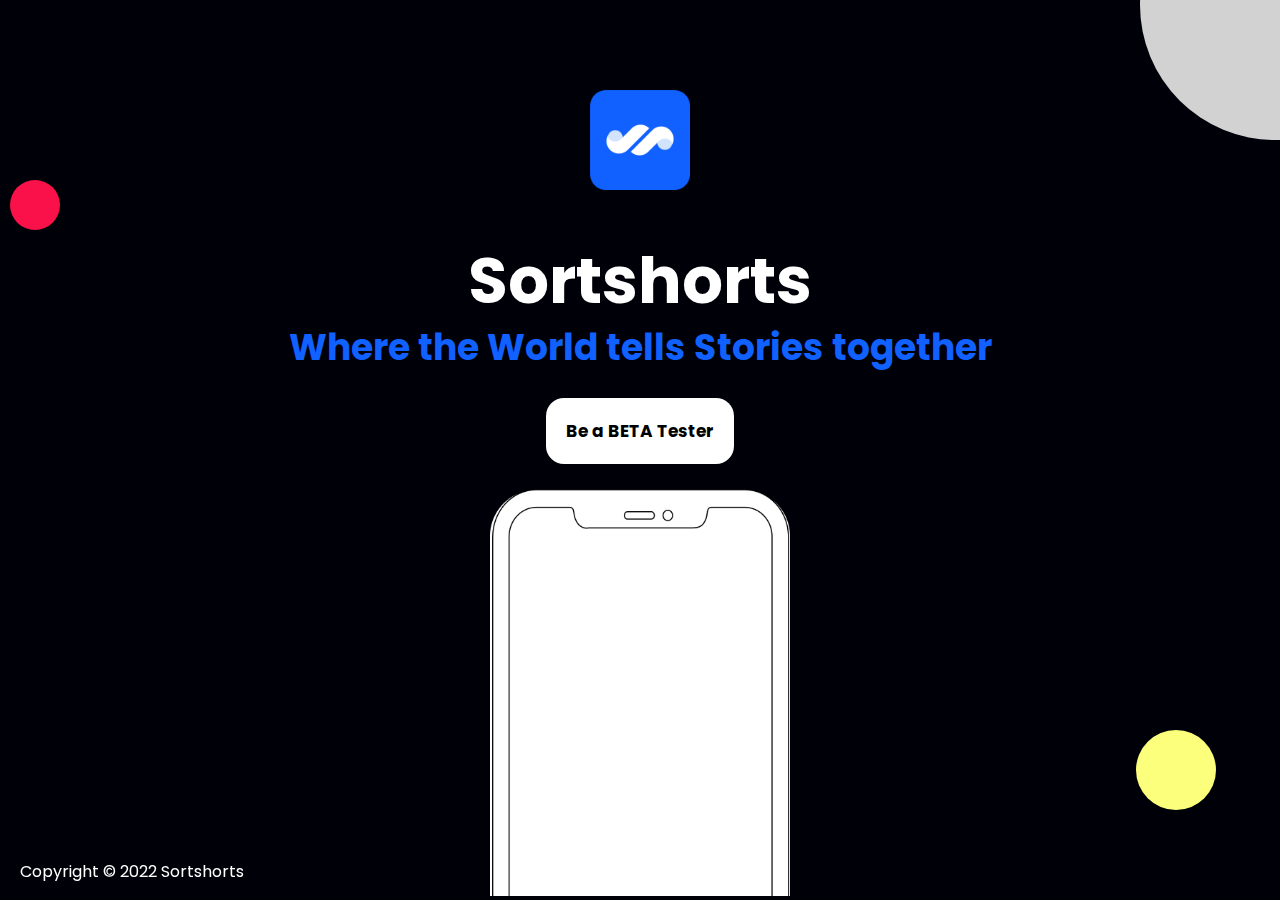
==== index.html @ c1ce267f "Initial commit" ====
<!DOCTYPE html>
<html lang="en">
  <head>
    <meta charset="UTF-8" />
    <meta name="viewport" content="width=device-width, initial-scale=1.0" />
    <meta http-equiv="X-UA-Compatible" content="ie=edge" />
    <title>Sortshorts</title>
    <link href="styles.css" rel="stylesheet" />
    <link rel="preconnect" href="https://fonts.googleapis.com" />
    <link rel="preconnect" href="https://fonts.gstatic.com" crossorigin />
    <link
      href="https://fonts.googleapis.com/css2?family=Poppins:wght@400;600&display=swap"
      rel="stylesheet"
    />
  </head>
  <body>
    <div id="container">
      <div class="lgw"></div>
      <div class="reds"></div>
      <div class="yellows"></div>
      <div class="center">
        <img
          src="playstore.png"
          height="100px"
          width="100px"
          class="center"
          style="margin-top: 10vh;"
        />
        <h1 class="title">Sortshorts</h1>
        <h2 class="subtitle">Where the World tells Stories together</h2>
        <button
          class="btn-primary"
          onclick="window.location.href='mailto:abrar@sortshorts.com?subject=I want to be a BETA Tester'"
        >
          Be a BETA Tester
        </button>
        <img src="iphone.png" class="image" />
      </div>
      <p class="copyrightText">Copyright © 2022 Sortshorts</p>
    </div>
  </body>
</html>
---- styles.css ----
html,
body {
  margin: 0;
  height: 100%;
  background-color: #000108;
  font-family: "Poppins", sans-serif;
  overflow-x: hidden;
}

/* width */
::-webkit-scrollbar {
  width: 10px;
  border-radius: 5px;
}

/* Track */
::-webkit-scrollbar-track {
  background: #000106;
}

/* Handle */
::-webkit-scrollbar-thumb {
  background: #1e1e1e;
}

/* Handle on hover */
::-webkit-scrollbar-thumb:hover {
  background: #555;
}

#container {
  height: 100%;
  width: 100%;
  position: relative;
  overflow-x: hidden;
  align-items: center;
}

.center {
  margin-left: auto;
  margin-right: auto;
  display: block;
}

.title {
  color: white;
  text-align: center;
  font-size: 64px;
  margin-bottom: 0px;
}

.subtitle {
  color: #1061ff;
  text-align: center;
  font-size: 36px;
  margin-top: 0px;
  line-height: 40px;
}

.image {
  width: 300px;
  position: relative;
  margin-left: auto;
  margin-right: auto;
  display: block;
}

.btn-primary {
  background-color: white;
  color: black;
  font-family: "Poppins", sans-serif;
  font-weight: bold;
  font-size: 17px;
  padding: 20px;
  border: 0px none;
  border-radius: 18px;
  margin-left: auto;
  margin-right: auto;
  display: block;
  margin-bottom: 25px;
  cursor: pointer;
}

.btn-primary:active {
  background-color: #d2d2d2;
  padding: 18px;
}

.lgw {
  width: 270px;
  height: 270px;
  border-radius: 150px;
  background-color: #d2d2d2;
  position: absolute;
  top: -130px;
  right: -130px;
}

.reds {
  width: 50px;
  height: 50px;
  border-radius: 30px;
  background-color: #fa1149;
  position: absolute;
  top: 20vh;
  left: 10px;
}

.yellows {
  width: 80px;
  height: 80px;
  border-radius: 40px;
  background-color: #fcff7b;
  position: absolute;
  bottom: 10vh;
  right: 5vw;
}

.copyrightText {
  position: fixed;
  bottom: 0px;
  left: 20px;
  color: white;
}

.paragraph {
  color: white;
  text-align: center;
}

p,
h2 {
  color: white;
  text-align: center;
}
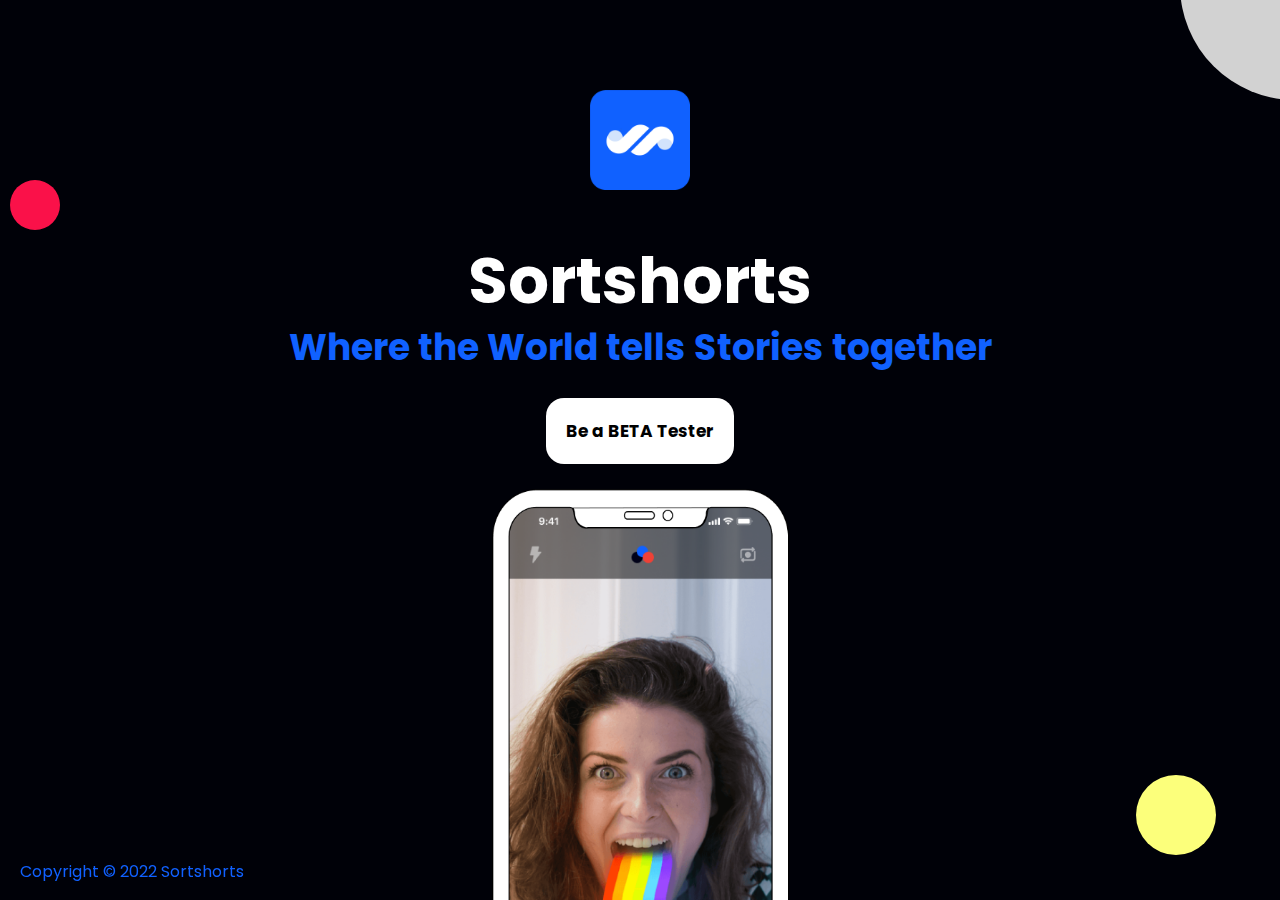
==== commit d85ebe38: "slideshow added" ====
--- a/index.html
+++ b/index.html
@@ -34,9 +34,30 @@
         >
           Be a BETA Tester
         </button>
-        <img src="iphone.png" class="image" />
+        <img src="Showcase 1.png" id="present" class="image" />
       </div>
       <p class="copyrightText">Copyright © 2022 Sortshorts</p>
     </div>
+    <script src="https://code.jquery.com/jquery-3.6.1.min.js" integrity="sha256-o88AwQnZB+VDvE9tvIXrMQaPlFFSUTR+nldQm1LuPXQ=" crossorigin="anonymous"></script>
+    <script>
+      let img = document.getElementById('present')
+      const images = [
+        'Showcase 1.png',
+        'Showcase 1 (1).png',
+        'Showcase 1 (2).png',
+        'Showcase 1 (3).png'
+      ]
+      let idx = 0
+      setInterval(() => {
+        $imgURL = images[idx]
+        $("#present")
+            .fadeOut(400, function() {
+                $("#present").attr('src', $imgURL);
+            })
+            .fadeIn(400);
+        if(idx == images.length - 1) idx = 0
+        else idx++
+      }, 4000)
+    </script>
   </body>
 </html>
--- a/styles.css
+++ b/styles.css
@@ -63,6 +63,12 @@
   margin-left: auto;
   margin-right: auto;
   display: block;
+  opacity: 1;
+  transition: opacity 1s;
+}
+
+.image.fade {
+  opacity: 0;
 }
 
 .btn-primary {
@@ -87,9 +93,9 @@
 }
 
 .lgw {
-  width: 270px;
-  height: 270px;
-  border-radius: 150px;
+  width: 230px;
+  height: 230px;
+  border-radius: 140px;
   background-color: #d2d2d2;
   position: absolute;
   top: -130px;
@@ -112,7 +118,7 @@
   border-radius: 40px;
   background-color: #fcff7b;
   position: absolute;
-  bottom: 10vh;
+  bottom: 5vh;
   right: 5vw;
 }
 
@@ -120,7 +126,7 @@
   position: fixed;
   bottom: 0px;
   left: 20px;
-  color: white;
+  color: #1061ff;
 }
 
 .paragraph {
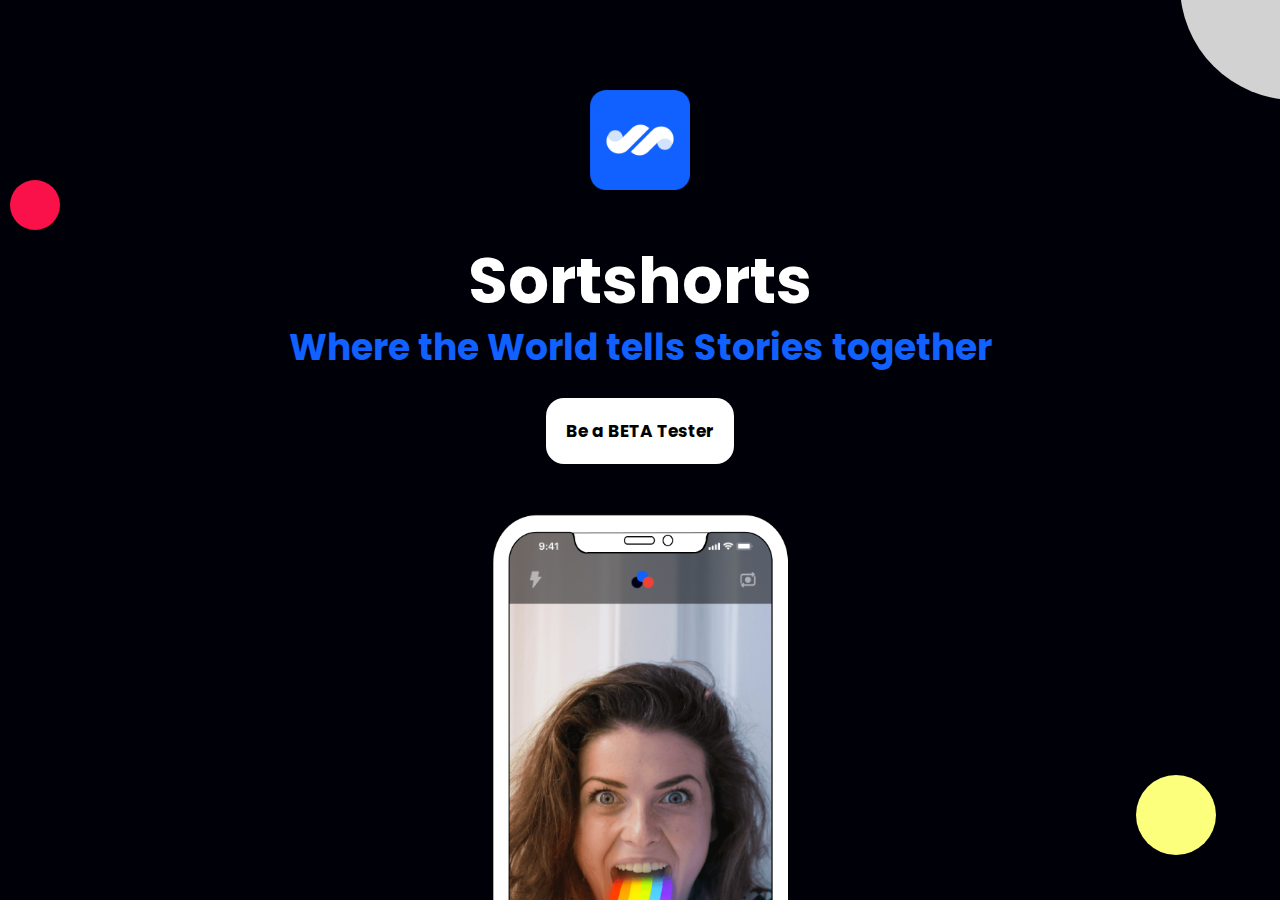
==== commit db5ecdbc: "Footer added + Style fixes" ====
--- a/index.html
+++ b/index.html
@@ -34,9 +34,19 @@
         >
           Be a BETA Tester
         </button>
+        <br />
         <img src="Showcase 1.png" id="present" class="image" />
       </div>
-      <p class="copyrightText">Copyright © 2022 Sortshorts</p>
+      <br />
+      <br />
+      <br />
+      <div class="footer">
+        <a style="text-decoration: none; cursor: pointer;" href="privacypolicy.html">Privacy Policy</a>
+        <br />
+        <br />
+        <a style="text-decoration: none; cursor: pointer;" href="mailto:support@sortshorts.com">Contact Us</a>
+        <p class="copyrightText">Copyright © 2022 Sortshorts</p>
+      </div>
     </div>
     <script src="https://code.jquery.com/jquery-3.6.1.min.js" integrity="sha256-o88AwQnZB+VDvE9tvIXrMQaPlFFSUTR+nldQm1LuPXQ=" crossorigin="anonymous"></script>
     <script>
--- a/styles.css
+++ b/styles.css
@@ -87,9 +87,8 @@
   cursor: pointer;
 }
 
-.btn-primary:active {
+.btn-primary:hover {
   background-color: #d2d2d2;
-  padding: 18px;
 }
 
 .lgw {
@@ -123,9 +122,6 @@
 }
 
 .copyrightText {
-  position: fixed;
-  bottom: 0px;
-  left: 20px;
   color: #1061ff;
 }
 
@@ -135,7 +131,13 @@
 }
 
 p,
-h2 {
+h2,
+a {
   color: white;
   text-align: center;
 }
+
+.footer {
+  background: #1e1e1e;
+  padding: 20px;
+}
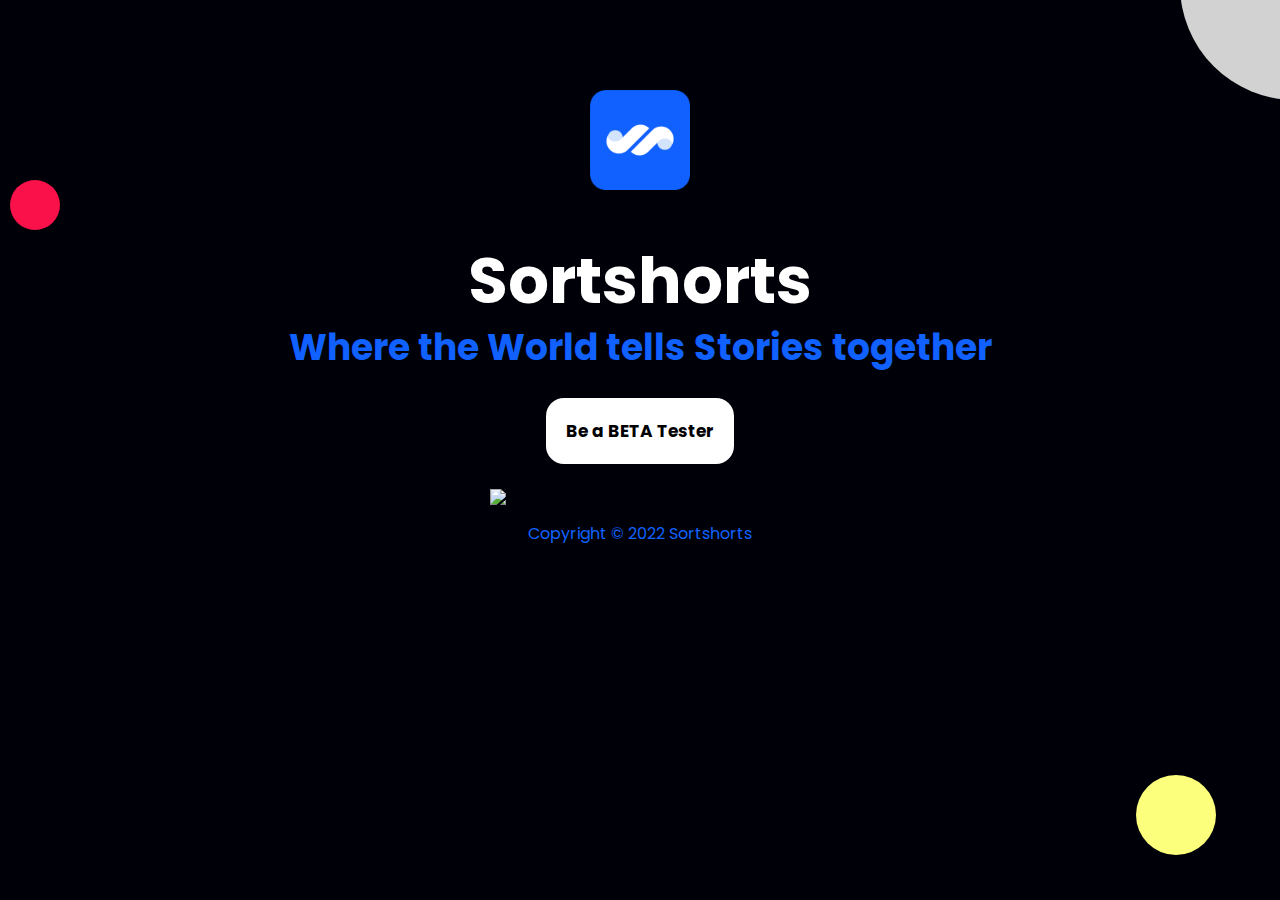
==== commit 6d18f7af: "Update index.html" ====
--- a/index.html
+++ b/index.html
@@ -30,44 +30,13 @@
         <h2 class="subtitle">Where the World tells Stories together</h2>
         <button
           class="btn-primary"
-          onclick="window.location.href='mailto:abrar@sortshorts.com?subject=I want to be a BETA Tester'"
+          onclick="window.location.href='https://play.google.com/store/apps/details?id=com.sortshorts'"
         >
           Be a BETA Tester
         </button>
-        <br />
-        <img src="Showcase 1.png" id="present" class="image" />
+        <img src="iphone.png" class="image" />
       </div>
-      <br />
-      <br />
-      <br />
-      <div class="footer">
-        <a style="text-decoration: none; cursor: pointer;" href="privacypolicy.html">Privacy Policy</a>
-        <br />
-        <br />
-        <a style="text-decoration: none; cursor: pointer;" href="mailto:support@sortshorts.com">Contact Us</a>
-        <p class="copyrightText">Copyright © 2022 Sortshorts</p>
-      </div>
+      <p class="copyrightText">Copyright © 2022 Sortshorts</p>
     </div>
-    <script src="https://code.jquery.com/jquery-3.6.1.min.js" integrity="sha256-o88AwQnZB+VDvE9tvIXrMQaPlFFSUTR+nldQm1LuPXQ=" crossorigin="anonymous"></script>
-    <script>
-      let img = document.getElementById('present')
-      const images = [
-        'Showcase 1.png',
-        'Showcase 1 (1).png',
-        'Showcase 1 (2).png',
-        'Showcase 1 (3).png'
-      ]
-      let idx = 0
-      setInterval(() => {
-        $imgURL = images[idx]
-        $("#present")
-            .fadeOut(400, function() {
-                $("#present").attr('src', $imgURL);
-            })
-            .fadeIn(400);
-        if(idx == images.length - 1) idx = 0
-        else idx++
-      }, 4000)
-    </script>
   </body>
 </html>
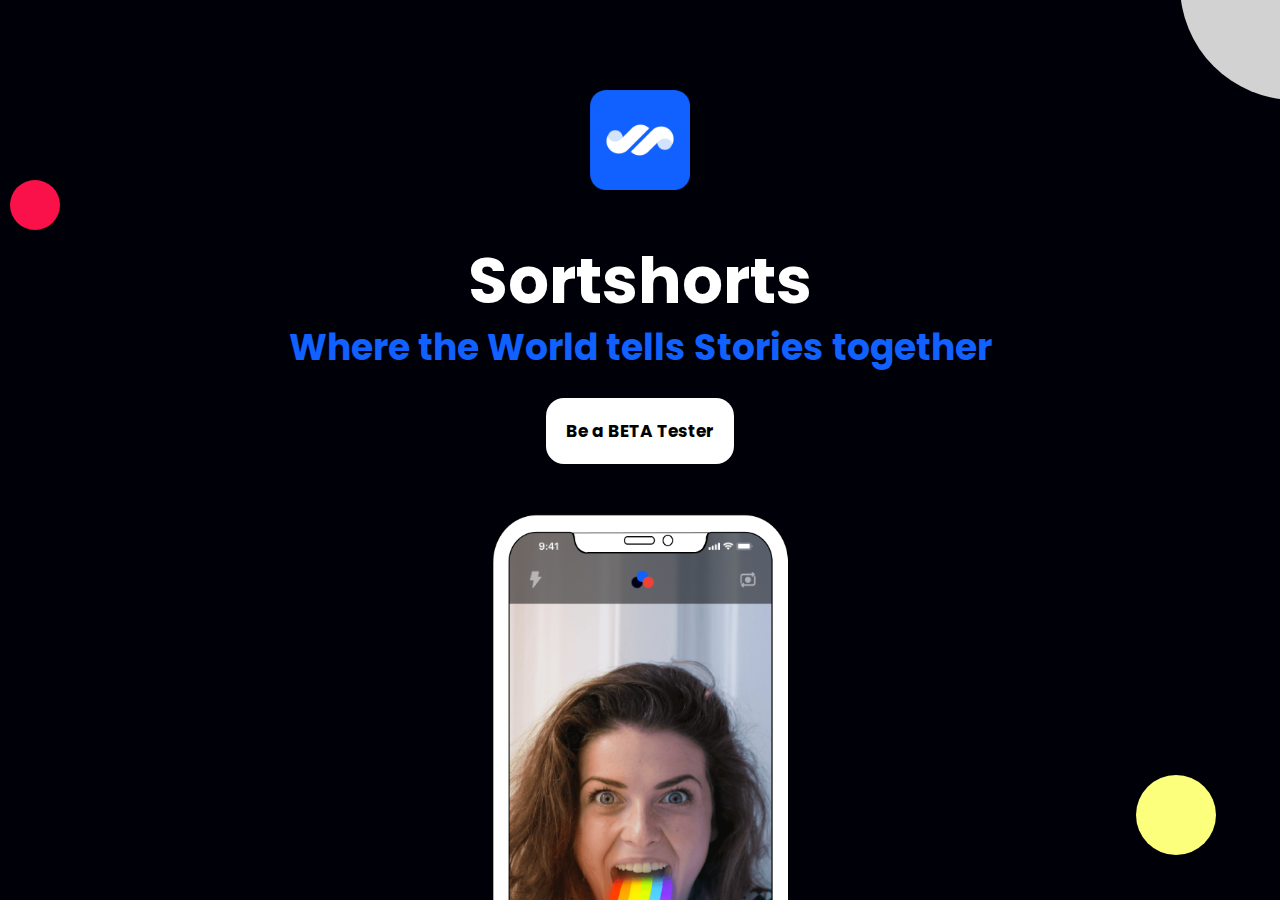
==== commit 61fb5332: "Merge pull request #1 from MadCoderme/draft/determined-shape" ====
--- a/index.html
+++ b/index.html
@@ -34,9 +34,40 @@
         >
           Be a BETA Tester
         </button>
-        <img src="iphone.png" class="image" />
+        <br />
+        <img src="Showcase 1.png" id="present" class="image" />
       </div>
-      <p class="copyrightText">Copyright © 2022 Sortshorts</p>
+      <br />
+      <br />
+      <br />
+      <div class="footer">
+        <a style="text-decoration: none; cursor: pointer;" href="privacypolicy.html">Privacy Policy</a>
+        <br />
+        <br />
+        <a style="text-decoration: none; cursor: pointer;" href="mailto:support@sortshorts.com">Contact Us</a>
+        <p class="copyrightText">Copyright © 2022 Sortshorts</p>
+      </div>
     </div>
+    <script src="https://code.jquery.com/jquery-3.6.1.min.js" integrity="sha256-o88AwQnZB+VDvE9tvIXrMQaPlFFSUTR+nldQm1LuPXQ=" crossorigin="anonymous"></script>
+    <script>
+      let img = document.getElementById('present')
+      const images = [
+        'Showcase 1.png',
+        'Showcase 1 (1).png',
+        'Showcase 1 (2).png',
+        'Showcase 1 (3).png'
+      ]
+      let idx = 0
+      setInterval(() => {
+        $imgURL = images[idx]
+        $("#present")
+            .fadeOut(400, function() {
+                $("#present").attr('src', $imgURL);
+            })
+            .fadeIn(400);
+        if(idx == images.length - 1) idx = 0
+        else idx++
+      }, 4000)
+    </script>
   </body>
 </html>
